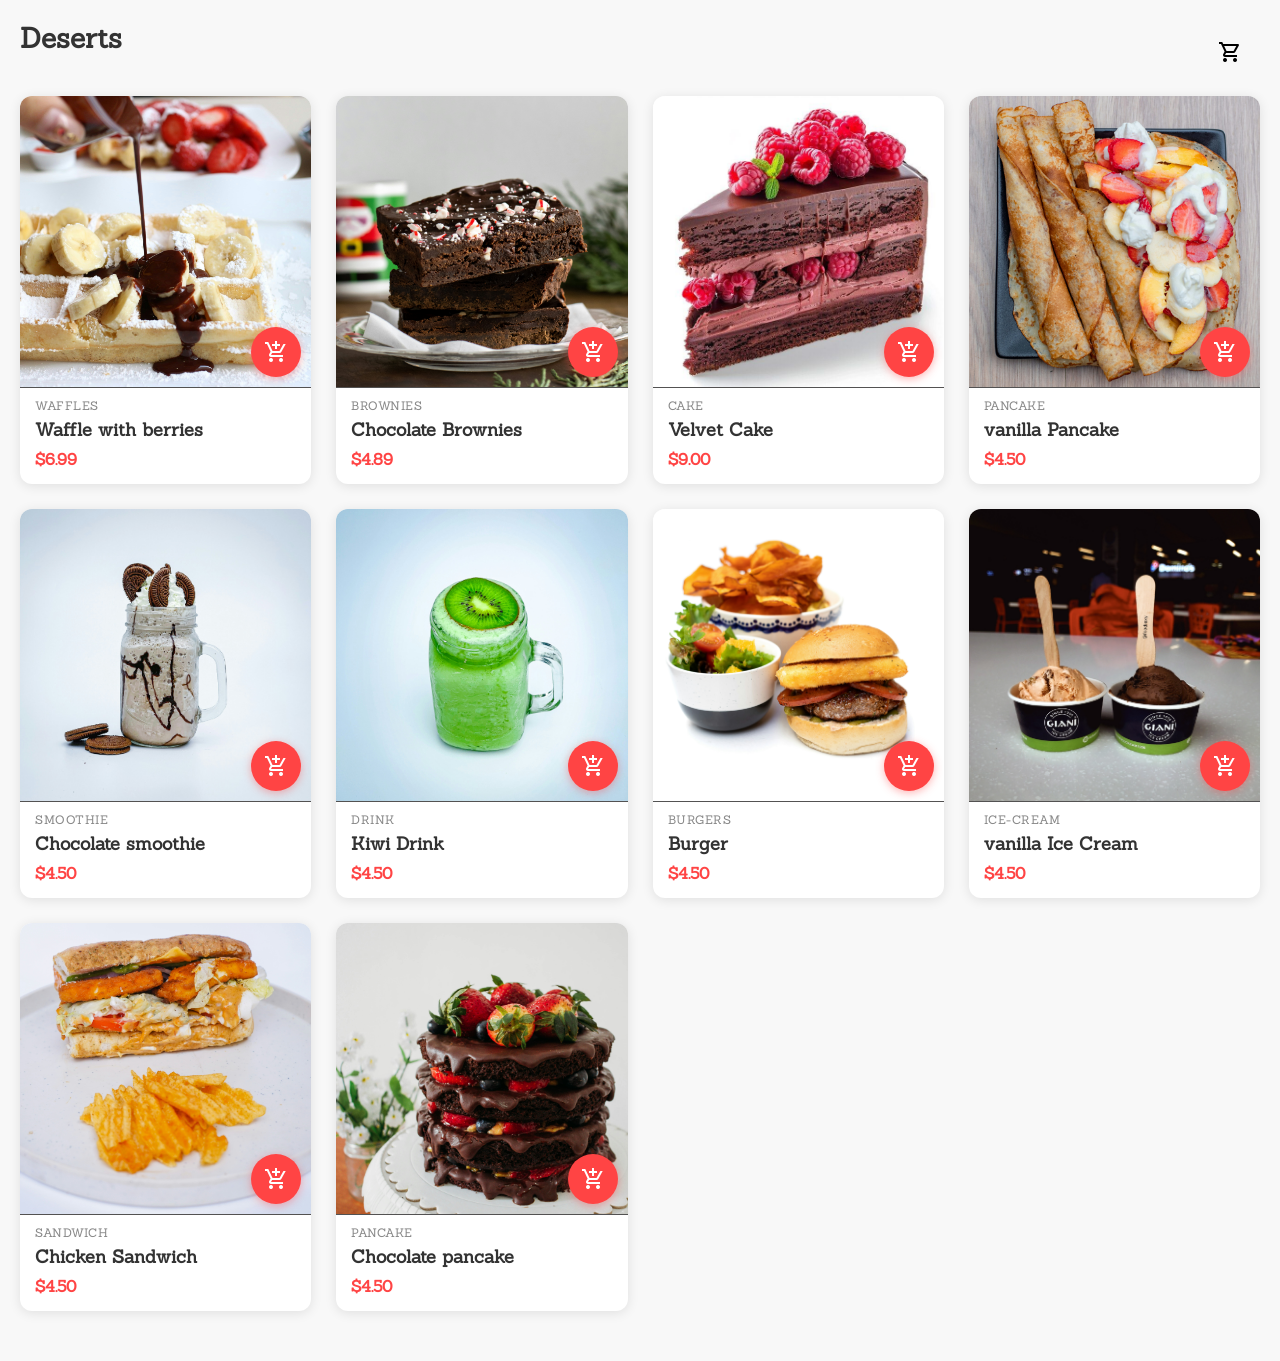
==== index.html @ 11291cb2 "last project" ====
<!doctype html>
<html lang="en">
  <head>
    <meta charset="UTF-8" />
    <meta name="viewport" content="width=device-width, initial-scale=1.0" />
    <title>Document</title>
    <link rel="stylesheet" href="style.css" />
    <script src="script.js" defer type="module"></script>
    <link
      rel="stylesheet"
      href="https://fonts.googleapis.com/css2?family=Material+Symbols+Outlined:opsz,wght,FILL,GRAD@24,400,0,0"
    />
  </head>
  <body>
    <div class="body">
      <div class="head">
        <h1>Deserts</h1>
      </div>
      <div class="cart">
        <a href="cart.html">
          <button class="cart-btn">
            <span class="material-symbols-outlined"> shopping_cart </span>
          </button>
        </a>
      </div>
    </div>

    <div>
      <section id="Products-page" class="product-container"></section>

      <div class="cart-items"></div>
    </div>
  </body>
</html>
---- style.css ----
@import url("https://fonts.googleapis.com/css2?family=Habibi&family=Roboto+Flex:opsz,wght,XOPQ,XTRA,YOPQ,YTDE,YTFI,YTLC,YTUC@8..144,100..1000,96,468,79,-203,738,514,712&family=Sanchez:ital@0;1&display=swap");

* {
  padding: 0;
  margin: 0;
  box-sizing: border-box;
}

body {
  font-family: "Sanchez", serif;
  padding: 20px;
  background-color: #f8f8f8;
}
.body {
  display: flex;
  justify-content: space-between;
  align-items: center;
  margin-bottom: 10px;
}

h1 {
  margin-bottom: 30px;
  font-size: 28px;
  color: #333;
}

.cart-btn {
  width: 60px;
  height: 40px;
  background: none;
  border: none;
}
.cart-btn:hover {
  cursor: pointer;
  transform: scale(1.5);
}

.product-container {
  display: grid;
  grid-template-columns: repeat(auto-fit, minmax(250px, 1fr));
  gap: 25px;
  margin-bottom: 30px;
}

.product-img {
  background: white;
  border-radius: 12px;
  overflow: hidden;
  box-shadow: 0 2px 12px rgba(0, 0, 0, 0.1);
  transition:
    transform 0.3s ease,
    box-shadow 0.3s ease;
}

.product-img:hover {
  transform: translateY(-5px);
  box-shadow: 0 5px 20px rgba(0, 0, 0, 0.15);
}

.image-container {
  position: relative;
  width: 100%;
  aspect-ratio: 1;
  overflow: hidden;
  background: #f0f0f0;
}

.image-container img {
  width: 100%;
  height: 100%;
  object-fit: cover;
}

.add-to-cart {
  position: absolute;
  bottom: 10px;
  right: 10px;
  width: 50px;
  height: 50px;
  border-radius: 50%;
  background-color: #ff4444;
  color: white;
  border: none;
  display: flex;
  align-items: center;
  justify-content: center;
  cursor: pointer;
  box-shadow: 0 2px 8px rgba(255, 68, 68, 0.4);
  transition: all 0.3s ease;
  font-weight: bold;
  font-size: 12px;
  padding: 0;
}

.add-to-cart:hover {
  box-shadow: 0 4px 12px rgba(255, 68, 68, 0.6);
}

.add-to-cart img {
  display: none;
}

.product-img p:first-of-type {
  border-top: 1px solid #535252;
  padding: 10px 15px 5px 15px;
  font-size: 12px;
  color: #888;
  text-transform: uppercase;
  letter-spacing: 0.5px;
  font-weight: 500;
}

.product-img h3 {
  padding: 0 15px 8px 15px;
  font-size: 18px;
  color: #333;
  font-weight: 600;
}

.product-img p:last-of-type {
  padding: 0 15px 15px 15px;
  font-size: 16px;
  color: #ff4444;
  font-weight: bold;
}
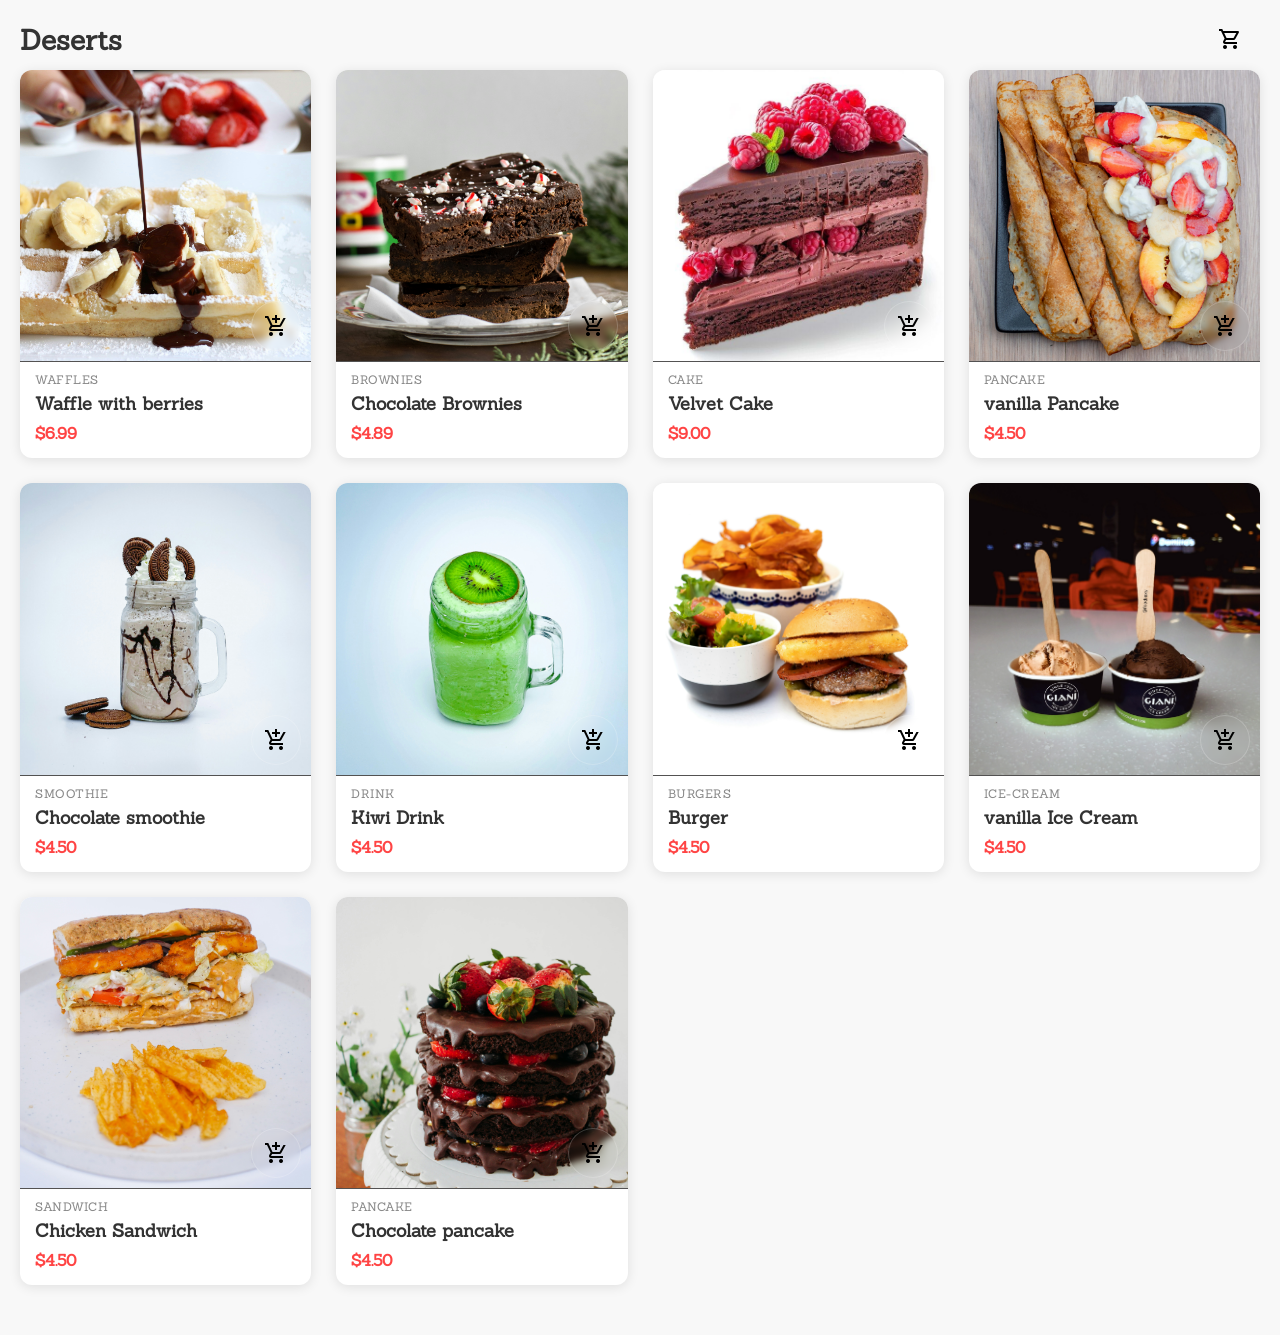
==== commit aaa5f8d2: "added cart html" ====
--- a/index.html
+++ b/index.html
@@ -3,7 +3,7 @@
   <head>
     <meta charset="UTF-8" />
     <meta name="viewport" content="width=device-width, initial-scale=1.0" />
-    <title>Document</title>
+    <title>Desserts</title>
     <link rel="stylesheet" href="style.css" />
     <script src="script.js" defer type="module"></script>
     <link
@@ -27,8 +27,6 @@
 
     <div>
       <section id="Products-page" class="product-container"></section>
-
-      <div class="cart-items"></div>
     </div>
   </body>
 </html>
--- a/style.css
+++ b/style.css
@@ -19,7 +19,6 @@
 }
 
 h1 {
-  margin-bottom: 30px;
   font-size: 28px;
   color: #333;
 }
@@ -78,14 +77,15 @@
   width: 50px;
   height: 50px;
   border-radius: 50%;
-  background-color: #ff4444;
-  color: white;
-  border: none;
+  background: rgba(255, 255, 255, 0.01);
+  backdrop-filter: blur(3px);
+  -webkit-backdrop-filter: blur(3px);
+  color: black;
+  border: 1px solid rgba(255, 255, 255, 0.2);
   display: flex;
   align-items: center;
   justify-content: center;
   cursor: pointer;
-  box-shadow: 0 2px 8px rgba(255, 68, 68, 0.4);
   transition: all 0.3s ease;
   font-weight: bold;
   font-size: 12px;
@@ -93,7 +93,8 @@
 }
 
 .add-to-cart:hover {
-  box-shadow: 0 4px 12px rgba(255, 68, 68, 0.6);
+  background-color: black;
+  color: white;
 }
 
 .add-to-cart img {
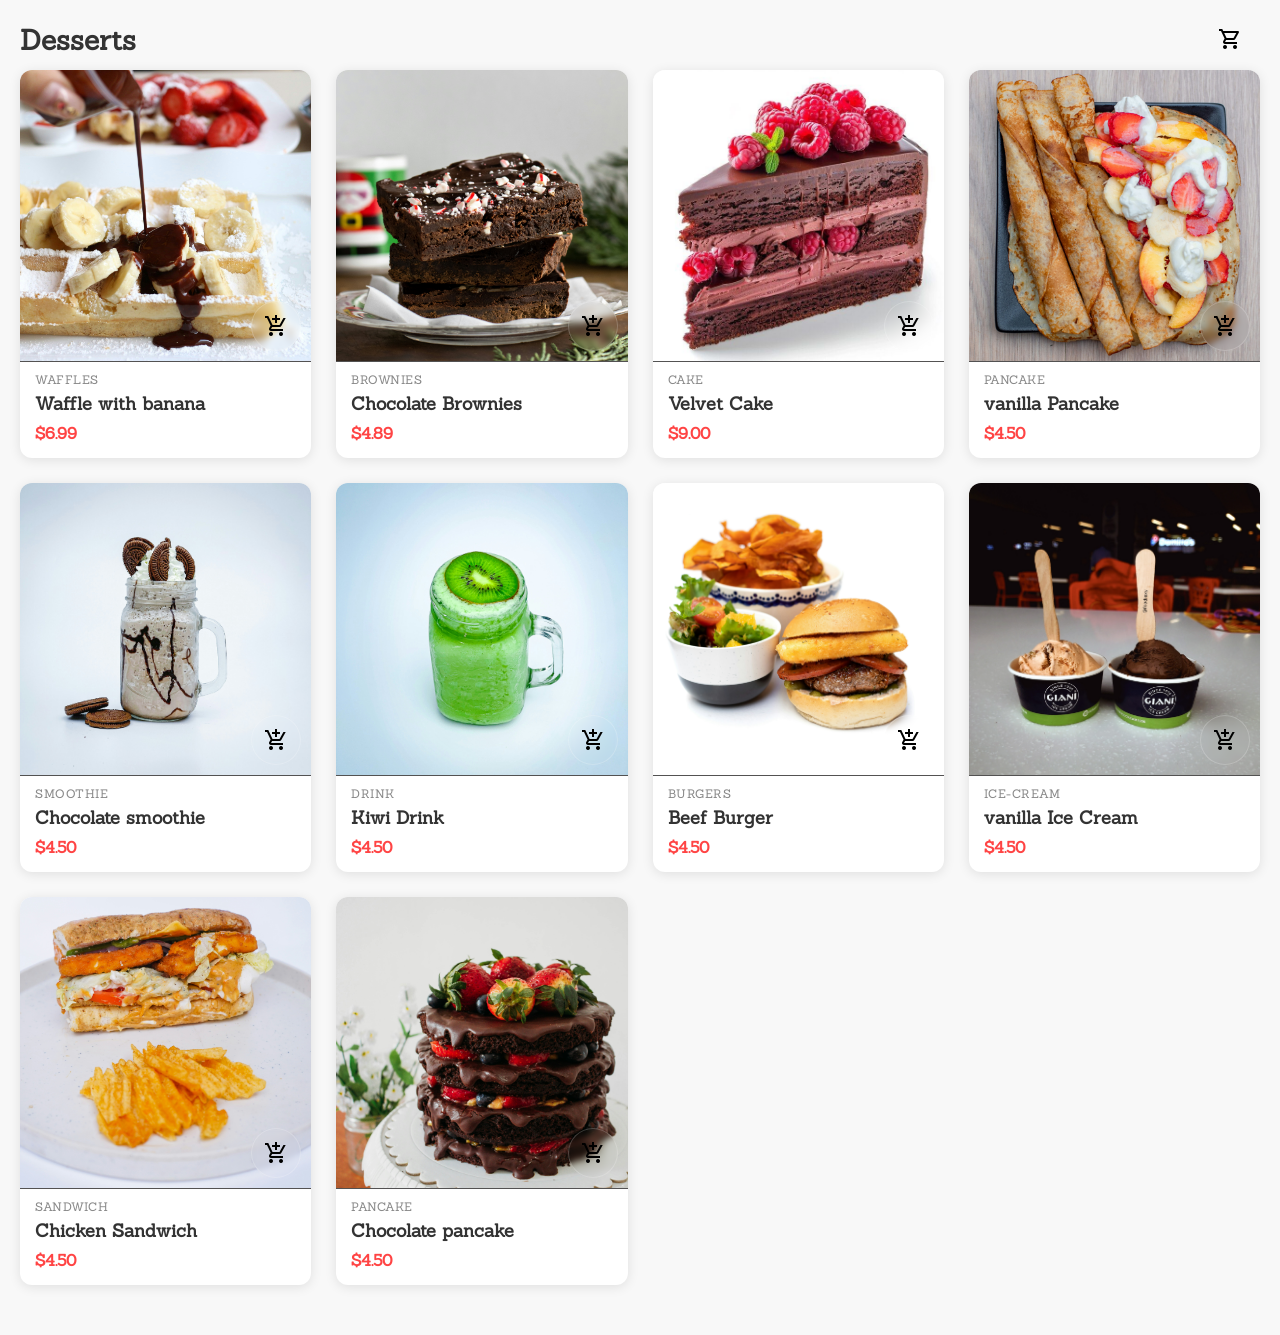
==== commit 1628afaa: "corrected spelling errors" ====
--- a/index.html
+++ b/index.html
@@ -14,7 +14,7 @@
   <body>
     <div class="body">
       <div class="head">
-        <h1>Deserts</h1>
+        <h1>Desserts</h1>
       </div>
       <div class="cart">
         <a href="cart.html">
--- a/style.css
+++ b/style.css
@@ -124,3 +124,235 @@
   color: #ff4444;
   font-weight: bold;
 }
+
+/* Cart Page Styles */
+.back-btn {
+  padding: 10px 20px;
+  background-color: #007bff;
+  color: white;
+  border: none;
+  border-radius: 5px;
+  cursor: pointer;
+  font-size: 14px;
+  transition: background-color 0.3s ease;
+}
+
+.back-btn:hover {
+  background-color: #0056b3;
+}
+
+.cart-container {
+  display: grid;
+  grid-template-columns: 1fr 350px;
+  gap: 30px;
+  margin-top: 30px;
+}
+
+.cart-items {
+  display: flex;
+  flex-direction: column;
+  gap: 20px;
+}
+
+.empty-cart {
+  text-align: center;
+  padding: 40px 20px;
+  color: #888;
+  font-size: 18px;
+}
+
+.empty-cart a {
+  color: #007bff;
+  text-decoration: none;
+}
+
+.empty-cart a:hover {
+  text-decoration: underline;
+}
+
+.cart-item {
+  display: grid;
+  grid-template-columns: 100px 1fr 150px 120px 50px;
+  gap: 15px;
+  align-items: center;
+  padding: 15px;
+  background: white;
+  border-radius: 8px;
+  box-shadow: 0 2px 8px rgba(0, 0, 0, 0.1);
+}
+
+.item-image {
+  width: 100px;
+  height: 100px;
+  border-radius: 5px;
+  overflow: hidden;
+}
+
+.item-image img {
+  width: 100%;
+  height: 100%;
+  object-fit: cover;
+}
+
+.item-details h3 {
+  margin: 0 0 10px 0;
+  font-size: 16px;
+  color: #333;
+}
+
+.item-details .category {
+  margin: 0;
+  font-size: 12px;
+  color: #888;
+  text-transform: uppercase;
+}
+
+.item-details .price {
+  margin: 5px 0 0 0;
+  font-size: 16px;
+  color: #ff4444;
+  font-weight: bold;
+}
+
+.item-quantity {
+  display: flex;
+  align-items: center;
+  gap: 5px;
+}
+
+.qty-btn {
+  width: 30px;
+  height: 30px;
+  border: 1px solid #ddd;
+  background: white;
+  cursor: pointer;
+  border-radius: 4px;
+  font-size: 16px;
+  transition: all 0.3s ease;
+}
+
+.qty-btn:hover {
+  background: #f0f0f0;
+}
+
+.qty-input {
+  width: 50px;
+  height: 30px;
+  text-align: center;
+  border: 1px solid #ddd;
+  border-radius: 4px;
+  font-size: 14px;
+}
+
+.qty-input:focus {
+  outline: none;
+  border-color: #007bff;
+}
+
+.item-total {
+  text-align: right;
+}
+
+.item-total p {
+  margin: 0;
+  font-size: 18px;
+  color: #ff4444;
+  font-weight: bold;
+}
+
+.remove-btn {
+  width: 35px;
+  height: 35px;
+  border: none;
+  background: #ff4444;
+  color: white;
+  border-radius: 50%;
+  cursor: pointer;
+  display: flex;
+  align-items: center;
+  justify-content: center;
+  transition: all 0.3s ease;
+}
+
+.remove-btn:hover {
+  background: #cc0000;
+  transform: scale(1.1);
+}
+
+.cart-summary {
+  background: white;
+  padding: 20px;
+  border-radius: 8px;
+  box-shadow: 0 2px 8px rgba(0, 0, 0, 0.1);
+  height: fit-content;
+  position: sticky;
+  top: 20px;
+}
+
+.cart-summary h2 {
+  margin: 0 0 20px 0;
+  font-size: 20px;
+  color: #333;
+}
+
+.summary-item {
+  display: flex;
+  justify-content: space-between;
+  padding: 10px 0;
+  border-bottom: 1px solid #eee;
+  font-size: 14px;
+  color: #666;
+}
+
+.summary-item.total {
+  border: none;
+  border-top: 2px solid #333;
+  margin-top: 10px;
+  padding-top: 15px;
+  font-size: 18px;
+  font-weight: bold;
+  color: #333;
+}
+
+.checkout-btn {
+  width: 100%;
+  padding: 12px;
+  margin-top: 20px;
+  background-color: #28a745;
+  color: white;
+  border: none;
+  border-radius: 5px;
+  font-size: 16px;
+  font-weight: bold;
+  cursor: pointer;
+  transition: background-color 0.3s ease;
+}
+
+.checkout-btn:hover:not(:disabled) {
+  background-color: #218838;
+}
+
+.checkout-btn:disabled {
+  background-color: #ccc;
+  cursor: not-allowed;
+}
+
+@media (max-width: 768px) {
+  .cart-container {
+    grid-template-columns: 1fr;
+  }
+
+  .cart-item {
+    grid-template-columns: 80px 1fr 40px;
+    gap: 25px;
+  }
+
+  .item-quantity,
+  .item-total {
+    display: none;
+  }
+
+  .cart-summary {
+    position: static;
+  }
+}
